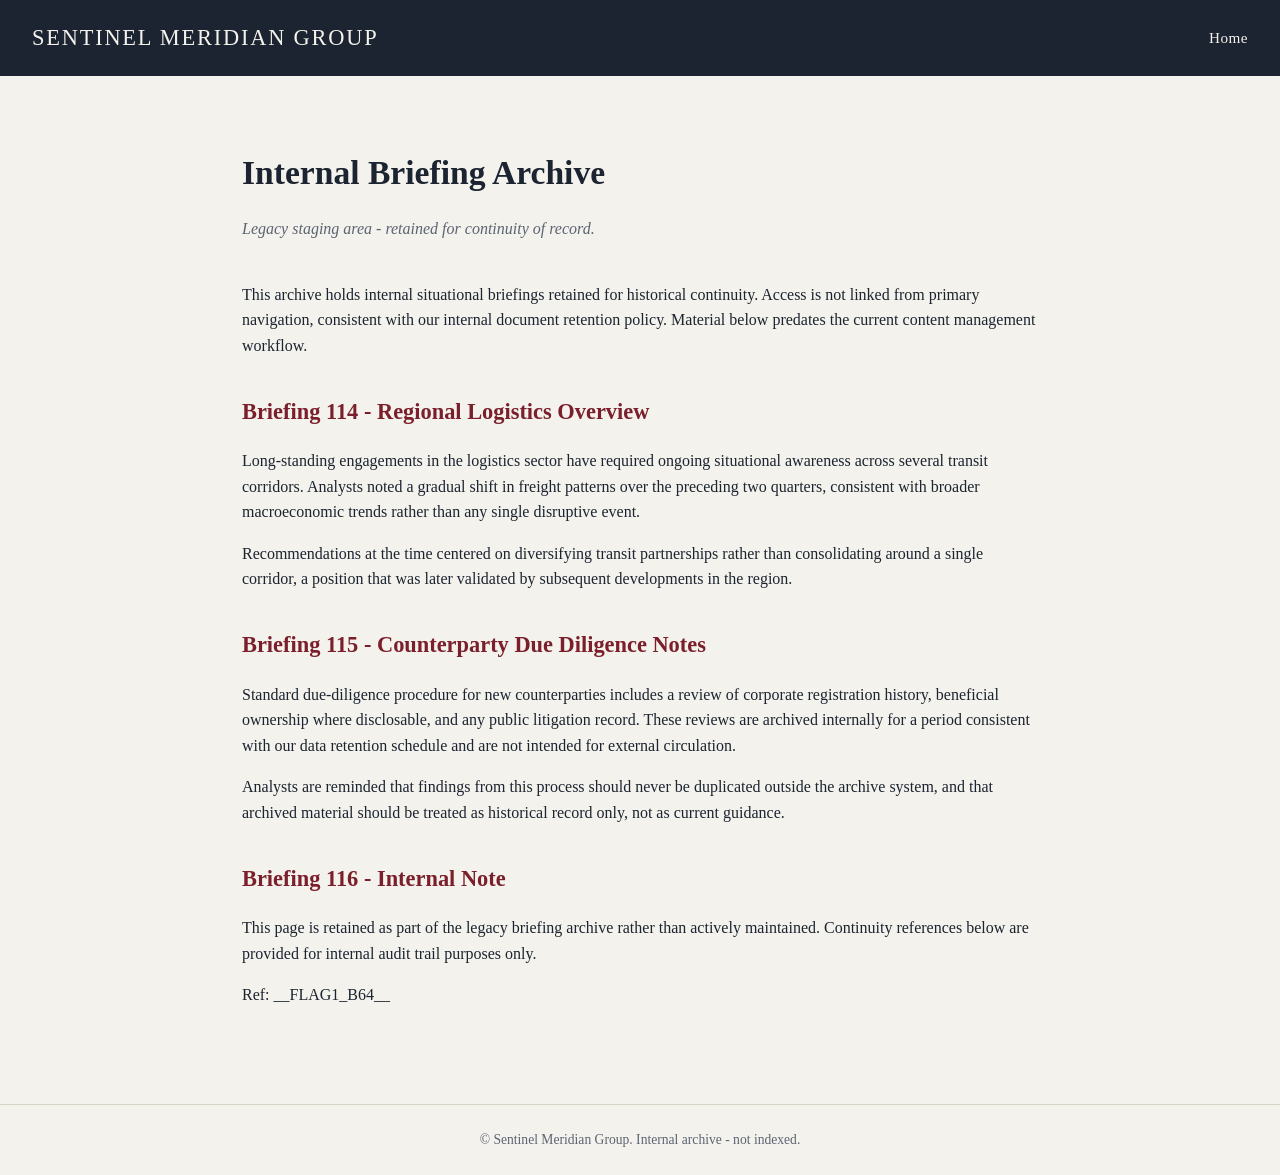
==== web/hidden/classified-briefing-7f3a2b/index.html @ 37864a8c "Add files via upload" ====
<!DOCTYPE html>
<html lang="en">
<head>
<meta charset="UTF-8">
<title>Internal Briefing Archive</title>
<link rel="stylesheet" href="../../assets/style.css">
</head>
<body>
<header class="site-header">
  <div class="brand">Sentinel Meridian Group</div>
  <nav class="site-nav">
    <a href="../../index.html">Home</a>
  </nav>
</header>
<main>
  <h1>Internal Briefing Archive</h1>
  <p class="tagline">Legacy staging area - retained for continuity of record.</p>

  <p>
    This archive holds internal situational briefings retained for historical
    continuity. Access is not linked from primary navigation, consistent with
    our internal document retention policy. Material below predates the
    current content management workflow.
  </p>

  <h2>Briefing 114 - Regional Logistics Overview</h2>
  <p>
    Long-standing engagements in the logistics sector have required ongoing
    situational awareness across several transit corridors. Analysts noted
    a gradual shift in freight patterns over the preceding two quarters,
    consistent with broader macroeconomic trends rather than any single
    disruptive event.
  </p>
  <p>
    Recommendations at the time centered on diversifying transit
    partnerships rather than consolidating around a single corridor, a
    position that was later validated by subsequent developments in the
    region.
  </p>

  <h2>Briefing 115 - Counterparty Due Diligence Notes</h2>
  <p>
    Standard due-diligence procedure for new counterparties includes a
    review of corporate registration history, beneficial ownership where
    disclosable, and any public litigation record. These reviews are
    archived internally for a period consistent with our data retention
    schedule and are not intended for external circulation.
  </p>
  <p>
    Analysts are reminded that findings from this process should never be
    duplicated outside the archive system, and that archived material
    should be treated as historical record only, not as current guidance.
  </p>

  <h2>Briefing 116 - Internal Note</h2>
  <p>
    This page is retained as part of the legacy briefing archive rather
    than actively maintained. Continuity references below are provided
    for internal audit trail purposes only.
  </p>
  <p>
    Ref: __FLAG1_B64__
  </p>
</main>
<footer>
  &copy; Sentinel Meridian Group. Internal archive - not indexed.
</footer>
</body>
</html>
---- web/assets/style.css ----
:root {
  --ink: #1b2430;
  --paper: #f4f2ec;
  --accent: #7a1f2b;
  --muted: #5b6472;
  --line: #d8d3c6;
}

* { box-sizing: border-box; }

body {
  margin: 0;
  font-family: Georgia, "Times New Roman", serif;
  background: var(--paper);
  color: var(--ink);
  line-height: 1.6;
}

header.site-header {
  background: var(--ink);
  color: var(--paper);
  padding: 1.25rem 2rem;
  display: flex;
  align-items: center;
  justify-content: space-between;
}

header.site-header .brand {
  font-size: 1.4rem;
  letter-spacing: 0.08em;
  text-transform: uppercase;
}

nav.site-nav a {
  color: var(--paper);
  text-decoration: none;
  margin-left: 1.75rem;
  font-size: 0.95rem;
  letter-spacing: 0.03em;
}

nav.site-nav a:hover { text-decoration: underline; }

main {
  max-width: 860px;
  margin: 0 auto;
  padding: 3rem 2rem 5rem;
}

h1 { font-size: 2.1rem; margin-bottom: 0.5rem; }
h2 { font-size: 1.4rem; margin-top: 2.2rem; color: var(--accent); }

.tagline {
  color: var(--muted);
  font-style: italic;
  margin-bottom: 2.5rem;
}

.hero-image {
  width: 100%;
  max-height: 420px;
  object-fit: cover;
  border: 1px solid var(--line);
  margin: 1.5rem 0 2.5rem;
}

footer {
  border-top: 1px solid var(--line);
  padding: 1.5rem 2rem;
  color: var(--muted);
  font-size: 0.85rem;
  text-align: center;
}

.card-grid {
  display: grid;
  grid-template-columns: repeat(auto-fit, minmax(220px, 1fr));
  gap: 1.5rem;
  margin: 1.5rem 0;
}

.card {
  border: 1px solid var(--line);
  padding: 1.25rem;
  background: #fff;
}

form.contact-form {
  display: flex;
  flex-direction: column;
  gap: 1rem;
  max-width: 480px;
}

form.contact-form input,
form.contact-form textarea {
  padding: 0.6rem;
  border: 1px solid var(--line);
  font-family: inherit;
}

form.contact-form button {
  align-self: flex-start;
  padding: 0.6rem 1.4rem;
  background: var(--accent);
  color: #fff;
  border: none;
  cursor: pointer;
}
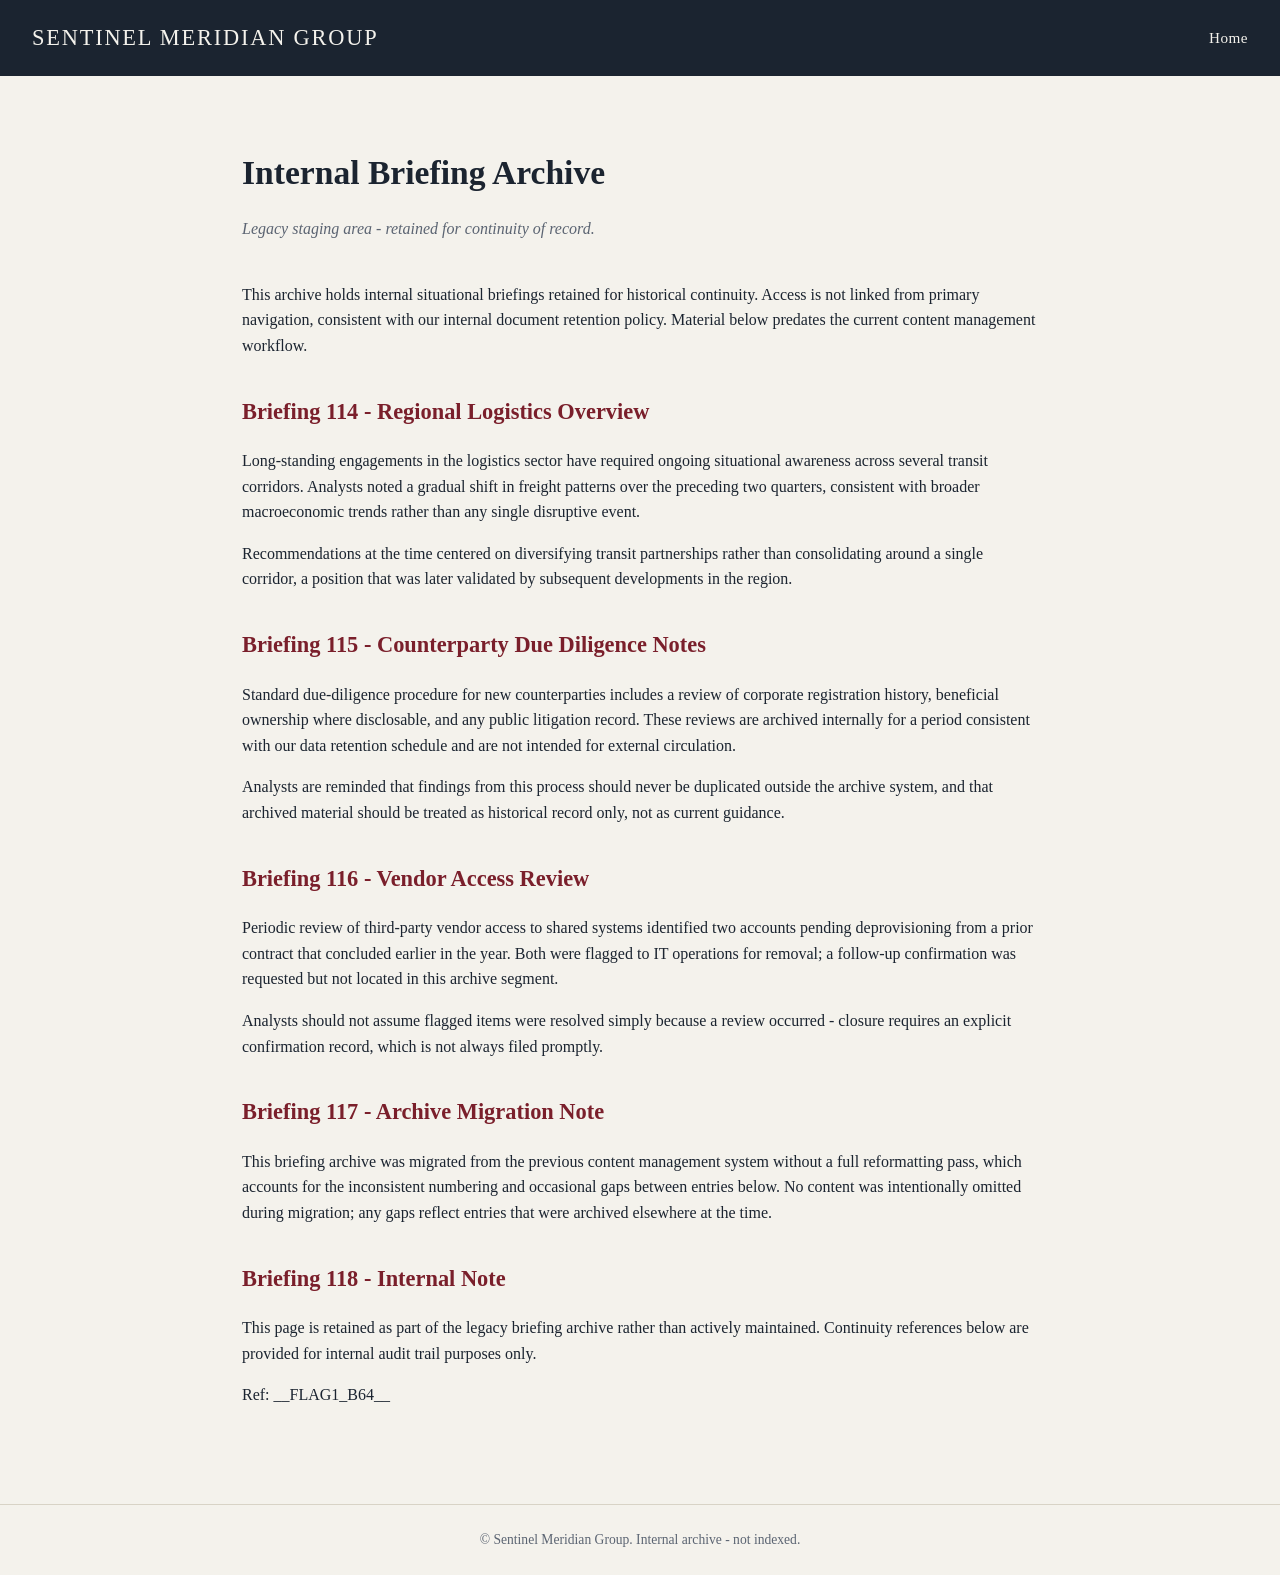
==== commit 194ea58e: "Add files via upload" ====
--- a/web/hidden/classified-briefing-7f3a2b/index.html
+++ b/web/hidden/classified-briefing-7f3a2b/index.html
@@ -52,7 +52,30 @@
     should be treated as historical record only, not as current guidance.
   </p>
 
-  <h2>Briefing 116 - Internal Note</h2>
+  <h2>Briefing 116 - Vendor Access Review</h2>
+  <p>
+    Periodic review of third-party vendor access to shared systems
+    identified two accounts pending deprovisioning from a prior contract
+    that concluded earlier in the year. Both were flagged to IT operations
+    for removal; a follow-up confirmation was requested but not located in
+    this archive segment.
+  </p>
+  <p>
+    Analysts should not assume flagged items were resolved simply because
+    a review occurred - closure requires an explicit confirmation record,
+    which is not always filed promptly.
+  </p>
+
+  <h2>Briefing 117 - Archive Migration Note</h2>
+  <p>
+    This briefing archive was migrated from the previous content
+    management system without a full reformatting pass, which accounts
+    for the inconsistent numbering and occasional gaps between entries
+    below. No content was intentionally omitted during migration; any
+    gaps reflect entries that were archived elsewhere at the time.
+  </p>
+
+  <h2>Briefing 118 - Internal Note</h2>
   <p>
     This page is retained as part of the legacy briefing archive rather
     than actively maintained. Continuity references below are provided
